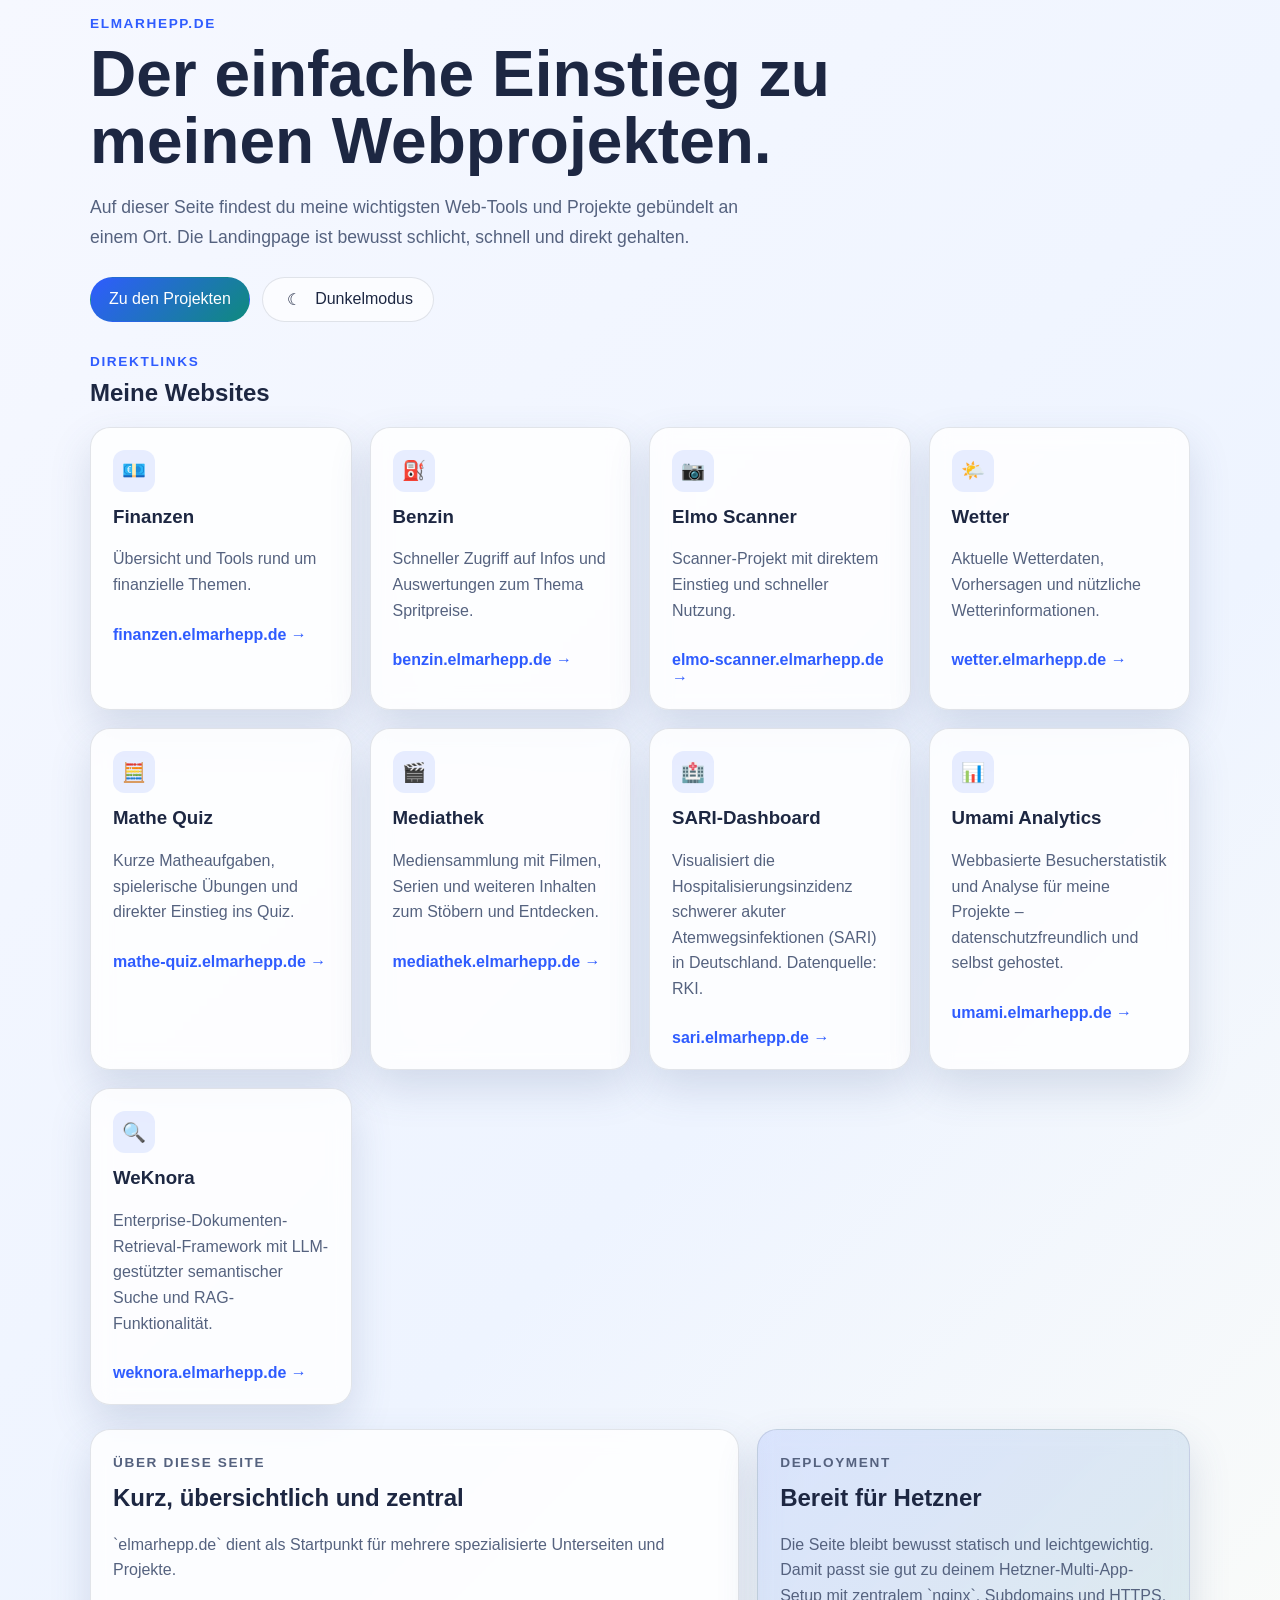
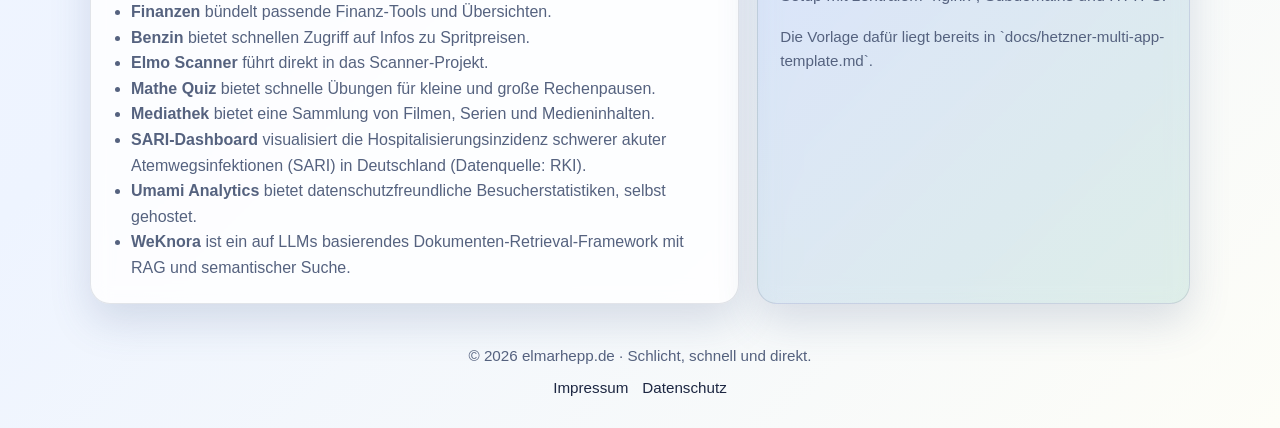
==== index.html @ 69b7e993 "feat: add WeKnora app (weknora.elmarhepp.de)" ====
<!doctype html>
<html lang="de">
  <head>
    <meta charset="UTF-8" />
    <meta name="viewport" content="width=device-width, initial-scale=1.0" />
    <title>elmarhepp.de · Übersicht</title>
    <meta
      name="description"
      content="Zentrale Landingpage von elmarhepp.de mit direkten Links zu Finanzen, Benzin, Wetter, Mathe Quiz, Elmo Scanner, WeKnora und Umami Analytics."
    />
    <script>
      (function () {
        try {
          var storedTheme = localStorage.getItem("elmarhepp-theme");
          var prefersLight =
            window.matchMedia &&
            window.matchMedia("(prefers-color-scheme: light)").matches;

          document.documentElement.dataset.theme =
            storedTheme || (prefersLight ? "light" : "dark");
        } catch (error) {
          document.documentElement.dataset.theme = "dark";
        }
      })();
    </script>
    <script
      defer
      src="https://umami.elmarhepp.de/script.js"
      data-website-id="ada401ea-eddb-4f63-947d-a369bb2b22f2"
    ></script>
    <link rel="icon" href="favicon.svg" type="image/svg+xml" />
    <link rel="stylesheet" href="styles.css" />
  </head>
  <body>
    <div class="page-shell">
      <header class="hero">
        <p class="eyebrow">elmarhepp.de</p>
        <h1>Der einfache Einstieg zu meinen Webprojekten.</h1>
        <p class="hero-text">
          Auf dieser Seite findest du meine wichtigsten Web-Tools und Projekte
          gebündelt an einem Ort. Die Landingpage ist bewusst schlicht, schnell
          und direkt gehalten.
        </p>
        <div class="hero-actions">
          <a class="button primary" href="#projekte">Zu den Projekten</a>
          <button
            class="button secondary theme-toggle"
            type="button"
            data-theme-toggle
            aria-pressed="false"
          >
            <span
              class="theme-toggle-icon"
              data-theme-toggle-icon
              aria-hidden="true"
              >◐</span
            >
            <span data-theme-toggle-label>Theme wechseln</span>
          </button>
        </div>
      </header>

      <main>
        <section id="projekte" class="section">
          <div class="section-heading">
            <p class="eyebrow">Direktlinks</p>
            <h2>Meine Websites</h2>
          </div>

          <div class="cards">
            <a
              class="card"
              href="https://finanzen.elmarhepp.de/"
              target="_blank"
              rel="noreferrer"
            >
              <span class="icon">💶</span>
              <h3>Finanzen</h3>
              <p>Übersicht und Tools rund um finanzielle Themen.</p>
              <span class="card-link">finanzen.elmarhepp.de →</span>
            </a>

            <a
              class="card"
              href="https://benzin.elmarhepp.de/"
              target="_blank"
              rel="noreferrer"
            >
              <span class="icon">⛽</span>
              <h3>Benzin</h3>
              <p>
                Schneller Zugriff auf Infos und Auswertungen zum Thema
                Spritpreise.
              </p>
              <span class="card-link">benzin.elmarhepp.de →</span>
            </a>

            <a
              class="card"
              href="https://elmo-scanner.elmarhepp.de/"
              target="_blank"
              rel="noreferrer"
            >
              <span class="icon">📷</span>
              <h3>Elmo Scanner</h3>
              <p>
                Scanner-Projekt mit direktem Einstieg und schneller Nutzung.
              </p>
              <span class="card-link">elmo-scanner.elmarhepp.de →</span>
            </a>

            <a
              class="card"
              href="https://wetter.elmarhepp.de/"
              target="_blank"
              rel="noreferrer"
            >
              <span class="icon">🌤️</span>
              <h3>Wetter</h3>
              <p>
                Aktuelle Wetterdaten, Vorhersagen und nützliche
                Wetterinformationen.
              </p>
              <span class="card-link">wetter.elmarhepp.de →</span>
            </a>

            <a
              class="card"
              href="https://mathe-quiz.elmarhepp.de/"
              target="_blank"
              rel="noreferrer"
            >
              <span class="icon">🧮</span>
              <h3>Mathe Quiz</h3>
              <p>
                Kurze Matheaufgaben, spielerische Übungen und direkter Einstieg
                ins Quiz.
              </p>
              <span class="card-link">mathe-quiz.elmarhepp.de →</span>
            </a>

            <a
              class="card"
              href="https://mediathek.elmarhepp.de/"
              target="_blank"
              rel="noreferrer"
            >
              <span class="icon">🎬</span>
              <h3>Mediathek</h3>
              <p>
                Mediensammlung mit Filmen, Serien und weiteren Inhalten zum
                Stöbern und Entdecken.
              </p>
              <span class="card-link">mediathek.elmarhepp.de →</span>
            </a>

            <a
              class="card"
              href="https://sari.elmarhepp.de/"
              target="_blank"
              rel="noreferrer"
            >
              <span class="icon">🏥</span>
              <h3>SARI-Dashboard</h3>
              <p>
                Visualisiert die Hospitalisierungsinzidenz schwerer akuter
                Atemwegsinfektionen (SARI) in Deutschland. Datenquelle: RKI.
              </p>
              <span class="card-link">sari.elmarhepp.de →</span>
            </a>

            <a
              class="card"
              href="https://umami.elmarhepp.de/"
              target="_blank"
              rel="noreferrer"
            >
              <span class="icon">📊</span>
              <h3>Umami Analytics</h3>
              <p>
                Webbasierte Besucherstatistik und Analyse für meine Projekte –
                datenschutzfreundlich und selbst gehostet.
              </p>
              <span class="card-link">umami.elmarhepp.de →</span>
            </a>

            <a
              class="card"
              href="https://weknora.elmarhepp.de/"
              target="_blank"
              rel="noreferrer"
            >
              <span class="icon">🔍</span>
              <h3>WeKnora</h3>
              <p>
                Enterprise-Dokumenten-Retrieval-Framework mit LLM-gestützter
                semantischer Suche und RAG-Funktionalität.
              </p>
              <span class="card-link">weknora.elmarhepp.de →</span>
            </a>
          </div>
        </section>

        <section class="section info-grid">
          <div class="info-box">
            <p class="eyebrow">Über diese Seite</p>
            <h2>Kurz, übersichtlich und zentral</h2>
            <p>
              `elmarhepp.de` dient als Startpunkt für mehrere spezialisierte
              Unterseiten und Projekte.
            </p>
            <ul>
              <li>
                <strong>Finanzen</strong> bündelt passende Finanz-Tools und
                Übersichten.
              </li>
              <li>
                <strong>Benzin</strong> bietet schnellen Zugriff auf Infos zu
                Spritpreisen.
              </li>
              <li>
                <strong>Elmo Scanner</strong> führt direkt in das
                Scanner-Projekt.
              </li>
              <li>
                <strong>Mathe Quiz</strong> bietet schnelle Übungen für kleine
                und große Rechenpausen.
              </li>
              <li>
                <strong>Mediathek</strong> bietet eine Sammlung von Filmen,
                Serien und Medieninhalten.
              </li>
              <li>
                <strong>SARI-Dashboard</strong> visualisiert die
                Hospitalisierungsinzidenz schwerer akuter Atemwegsinfektionen
                (SARI) in Deutschland (Datenquelle: RKI).
              </li>
              <li>
                <strong>Umami Analytics</strong> bietet datenschutzfreundliche
                Besucherstatistiken, selbst gehostet.
              </li>
              <li>
                <strong>WeKnora</strong> ist ein auf LLMs basierendes
                Dokumenten-Retrieval-Framework mit RAG und semantischer Suche.
              </li>
            </ul>
          </div>

          <div class="info-box accent">
            <p class="eyebrow">Deployment</p>
            <h2>Bereit für Hetzner</h2>
            <p>
              Die Seite bleibt bewusst statisch und leichtgewichtig. Damit passt
              sie gut zu deinem Hetzner-Multi-App-Setup mit zentralem `nginx`,
              Subdomains und HTTPS.
            </p>
            <p class="small-note">
              Die Vorlage dafür liegt bereits in
              `docs/hetzner-multi-app-template.md`.
            </p>
          </div>
        </section>
      </main>

      <footer class="footer">
        <p>© 2026 elmarhepp.de · Schlicht, schnell und direkt.</p>
        <div class="footer-links">
          <a href="impressum.html">Impressum</a>
          <a href="datenschutz.html">Datenschutz</a>
        </div>
      </footer>
    </div>
    <script src="legal-config.js"></script>
    <script src="app.js" defer></script>
  </body>
</html>
---- styles.css ----
:root {
  color-scheme: dark;
  --bg: #0b1020;
  --bg-soft: #121933;
  --card: rgba(18, 25, 51, 0.85);
  --text: #eef2ff;
  --muted: #b8c1e0;
  --accent: #7c9cff;
  --accent-strong: #9f7cff;
  --border: rgba(255, 255, 255, 0.09);
  --shadow: 0 18px 40px rgba(0, 0, 0, 0.25);
  --bg-glow: rgba(124, 156, 255, 0.2);
  --bg-gradient-start: #0b1020;
  --bg-gradient-mid: #111933;
  --bg-gradient-end: #0d1328;
  --pill-bg: rgba(255, 255, 255, 0.04);
  --button-secondary-bg: rgba(255, 255, 255, 0.03);
  --icon-bg: rgba(124, 156, 255, 0.14);
  --accent-surface-start: rgba(124, 156, 255, 0.16);
  --accent-surface-end: rgba(159, 124, 255, 0.14);
}

:root[data-theme="light"] {
  color-scheme: light;
  --bg: #f3f6ff;
  --bg-soft: #ffffff;
  --card: rgba(255, 255, 255, 0.82);
  --text: #1d2742;
  --muted: #55627f;
  --accent: #2f5cff;
  --accent-strong: #0f8a7d;
  --border: rgba(28, 40, 72, 0.12);
  --shadow: 0 18px 40px rgba(70, 92, 141, 0.18);
  --bg-glow: rgba(47, 92, 255, 0.14);
  --bg-gradient-start: #f6f8ff;
  --bg-gradient-mid: #eef4ff;
  --bg-gradient-end: #fdfdf7;
  --pill-bg: rgba(255, 255, 255, 0.72);
  --button-secondary-bg: rgba(255, 255, 255, 0.64);
  --icon-bg: rgba(47, 92, 255, 0.1);
  --accent-surface-start: rgba(47, 92, 255, 0.12);
  --accent-surface-end: rgba(15, 138, 125, 0.12);
}

* {
  box-sizing: border-box;
}

html {
  scroll-behavior: smooth;
}

body {
  margin: 0;
  font-family: Inter, "Segoe UI", Roboto, Helvetica, Arial, sans-serif;
  background:
    radial-gradient(
      circle at top left,
      var(--bg-glow),
      transparent 0,
      transparent 35%
    ),
    linear-gradient(
      135deg,
      var(--bg-gradient-start),
      var(--bg-gradient-mid) 55%,
      var(--bg-gradient-end)
    );
  color: var(--text);
  transition:
    background 0.25s ease,
    color 0.25s ease;
}

.page-shell {
  width: min(1100px, calc(100% - 32px));
  margin: 0 auto;
  padding: 0 0 32px;
}

.hero {
  padding: 16px 0 8px;
}

.eyebrow {
  margin: 0 0 10px;
  color: var(--accent);
  font-size: 0.85rem;
  font-weight: 700;
  letter-spacing: 0.12em;
  text-transform: uppercase;
}

h1,
h2,
h3 {
  margin-top: 0;
}

h1 {
  font-size: clamp(2.2rem, 5vw, 4rem);
  line-height: 1.05;
  max-width: 760px;
  margin-bottom: 16px;
}

.hero-text {
  max-width: 700px;
  color: var(--muted);
  font-size: 1.1rem;
  line-height: 1.7;
}

.hero-pills {
  display: flex;
  flex-wrap: wrap;
  gap: 10px;
  margin-top: 18px;
}

.pill {
  padding: 6px 12px;
  border: 1px solid var(--border);
  border-radius: 999px;
  background: var(--pill-bg);
  color: var(--muted);
  font-size: 0.92rem;
}

.hero-actions {
  display: flex;
  flex-wrap: wrap;
  gap: 12px;
  margin-top: 24px;
}

.button {
  display: inline-flex;
  align-items: center;
  justify-content: center;
  gap: 10px;
  padding: 12px 18px;
  border: 1px solid transparent;
  border-radius: 999px;
  text-decoration: none;
  font-weight: 600;
  font: inherit;
  cursor: pointer;
  transition:
    transform 0.18s ease,
    opacity 0.18s ease,
    background 0.18s ease,
    border-color 0.18s ease,
    color 0.18s ease;
}

.button:hover,
.card:hover {
  transform: translateY(-2px);
}

.button.primary {
  background: linear-gradient(135deg, var(--accent), var(--accent-strong));
  color: white;
}

.button.secondary {
  border: 1px solid var(--border);
  color: var(--text);
  background: var(--button-secondary-bg);
}

.theme-toggle {
  min-width: 172px;
}

.theme-toggle-icon {
  display: inline-flex;
  width: 1.4rem;
  justify-content: center;
  font-size: 1rem;
}

.section {
  margin-top: 24px;
}

.section-heading {
  margin-bottom: 18px;
}

.cards {
  display: grid;
  grid-template-columns: repeat(auto-fit, minmax(220px, 1fr));
  gap: 18px;
}

.card,
.info-box {
  background: var(--card);
  border: 1px solid var(--border);
  border-radius: 20px;
  padding: 22px;
  box-shadow: var(--shadow);
  backdrop-filter: blur(10px);
}

.card {
  text-decoration: none;
  color: inherit;
  transition:
    transform 0.18s ease,
    border-color 0.18s ease,
    background 0.18s ease;
}

.card:hover {
  border-color: rgba(124, 156, 255, 0.45);
}

.icon {
  display: inline-flex;
  width: 42px;
  height: 42px;
  align-items: center;
  justify-content: center;
  border-radius: 12px;
  background: var(--icon-bg);
  font-size: 1.2rem;
  margin-bottom: 14px;
}

.card p,
.info-box p,
.info-box li,
.contact-card p {
  color: var(--muted);
  line-height: 1.6;
}

.card-link {
  display: inline-block;
  margin-top: 12px;
  color: var(--accent);
  font-weight: 700;
}

.info-grid {
  display: grid;
  grid-template-columns: 1.5fr 1fr;
  gap: 18px;
}

.info-box ul {
  padding-left: 18px;
  margin-bottom: 0;
}

.info-box.accent {
  background: linear-gradient(
    135deg,
    var(--accent-surface-start),
    var(--accent-surface-end)
  );
}

.small-note {
  margin-top: 10px;
  font-size: 0.95rem;
}

.contact-card,
.legal-card {
  background: var(--card);
  border: 1px solid var(--border);
  border-radius: 20px;
  padding: 22px;
  box-shadow: var(--shadow);
  backdrop-filter: blur(10px);
}

.footer-links {
  display: flex;
  flex-wrap: wrap;
  justify-content: center;
  gap: 14px;
  margin-top: 12px;
}

.footer-links a,
.back-link {
  color: var(--text);
  text-decoration: none;
}

.footer-links a:hover,
.back-link:hover {
  color: var(--accent);
}

.button:focus-visible,
.card:focus-visible,
.footer-links a:focus-visible,
.back-link:focus-visible {
  outline: 2px solid var(--accent);
  outline-offset: 3px;
}

.legal-page {
  width: min(800px, calc(100% - 32px));
  margin: 0 auto;
  padding: 32px 0 56px;
}

.footer {
  padding-top: 28px;
  color: var(--muted);
  text-align: center;
  font-size: 0.95rem;
}

@media (max-width: 820px) {
  .info-grid {
    grid-template-columns: 1fr;
  }

  .hero {
    padding-top: 16px;
  }

  .theme-toggle {
    width: 100%;
  }
}
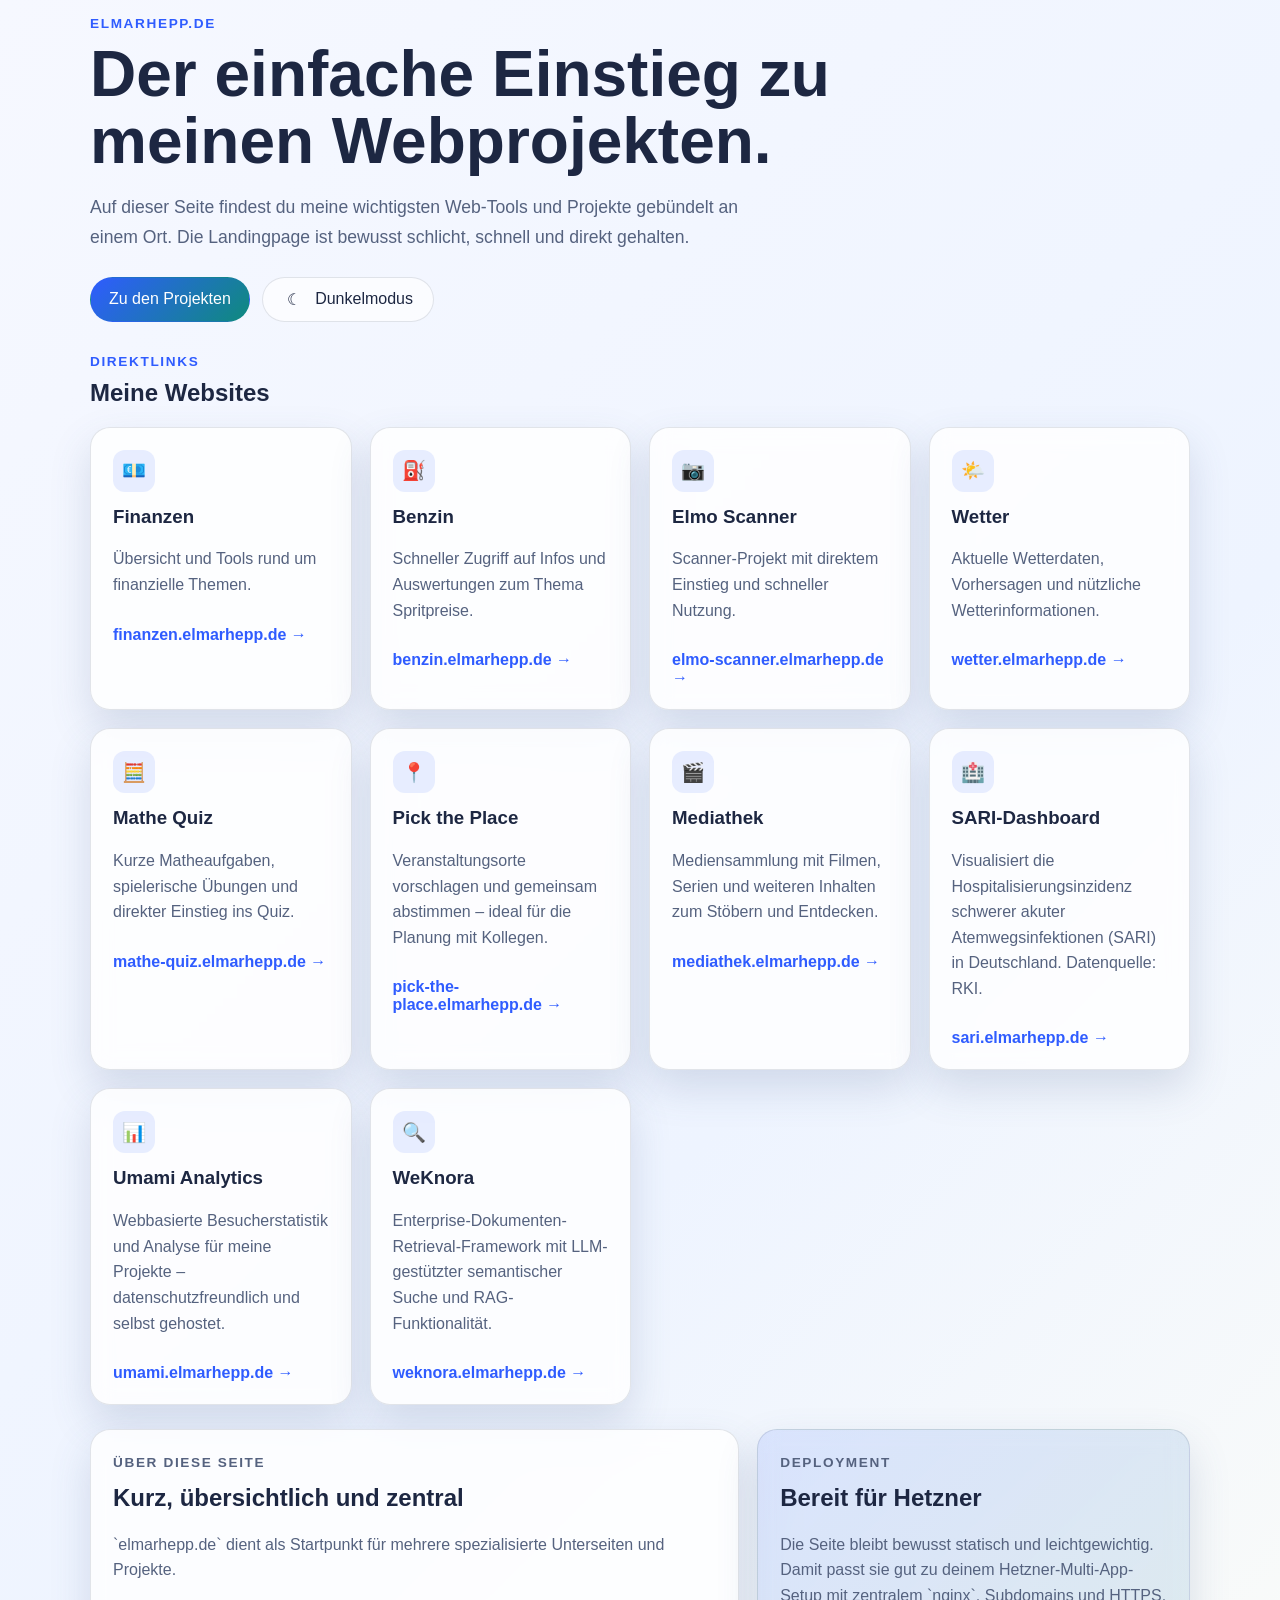
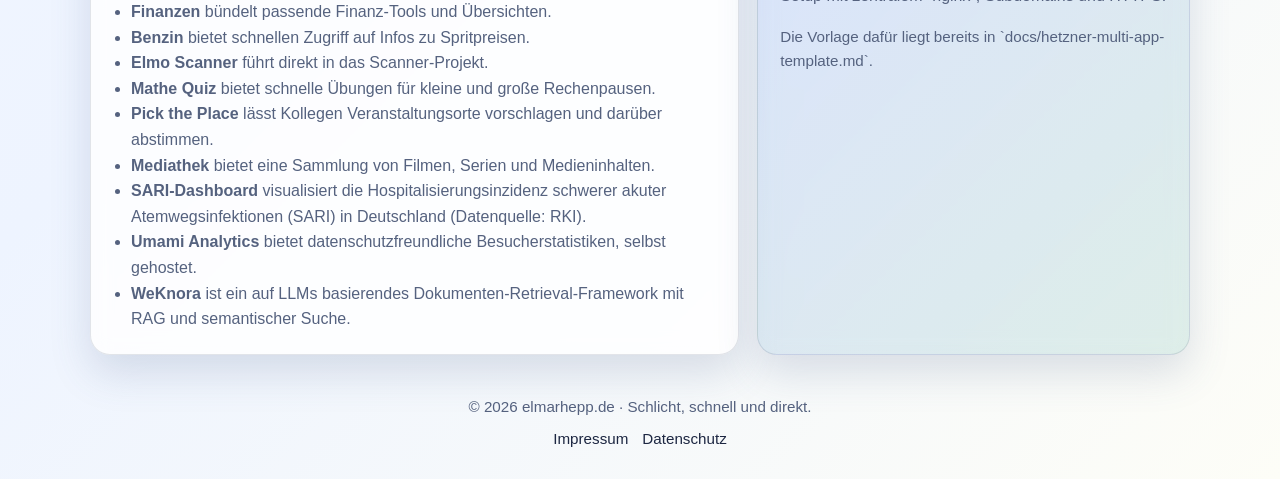
==== commit 0a3628f7: "Homepage um Pick the Place (📍) erweitert" ====
--- a/index.html
+++ b/index.html
@@ -6,7 +6,7 @@
     <title>elmarhepp.de · Übersicht</title>
     <meta
       name="description"
-      content="Zentrale Landingpage von elmarhepp.de mit direkten Links zu Finanzen, Benzin, Wetter, Mathe Quiz, Elmo Scanner, WeKnora und Umami Analytics."
+      content="Zentrale Landingpage von elmarhepp.de mit direkten Links zu Finanzen, Benzin, Wetter, Mathe Quiz, Pick the Place, Elmo Scanner, WeKnora und Umami Analytics."
     />
     <script>
       (function () {
@@ -141,6 +141,21 @@
 
             <a
               class="card"
+              href="https://pick-the-place.elmarhepp.de/"
+              target="_blank"
+              rel="noreferrer"
+            >
+              <span class="icon">📍</span>
+              <h3>Pick the Place</h3>
+              <p>
+                Veranstaltungsorte vorschlagen und gemeinsam abstimmen – ideal
+                für die Planung mit Kollegen.
+              </p>
+              <span class="card-link">pick-the-place.elmarhepp.de →</span>
+            </a>
+
+            <a
+              class="card"
               href="https://mediathek.elmarhepp.de/"
               target="_blank"
               rel="noreferrer"
@@ -225,6 +240,10 @@
               <li>
                 <strong>Mathe Quiz</strong> bietet schnelle Übungen für kleine
                 und große Rechenpausen.
+              </li>
+              <li>
+                <strong>Pick the Place</strong> lässt Kollegen
+                Veranstaltungsorte vorschlagen und darüber abstimmen.
               </li>
               <li>
                 <strong>Mediathek</strong> bietet eine Sammlung von Filmen,
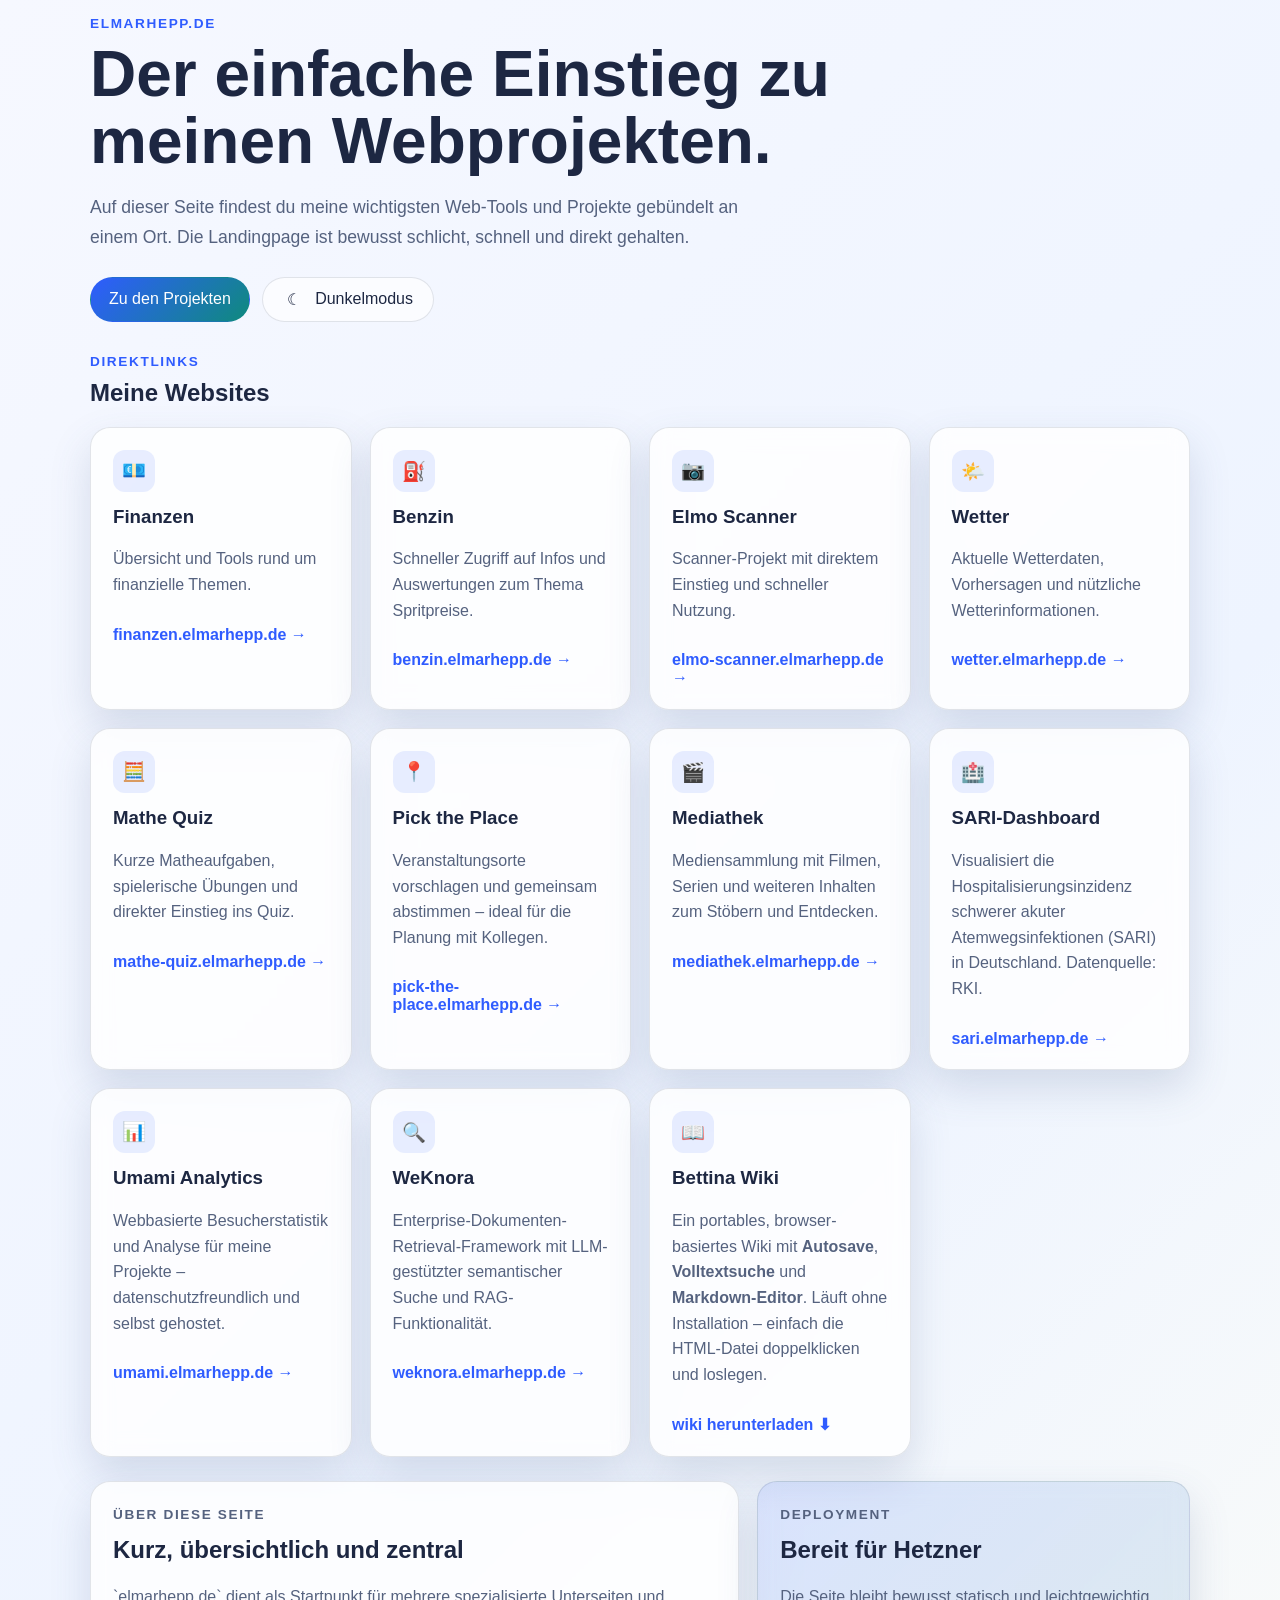
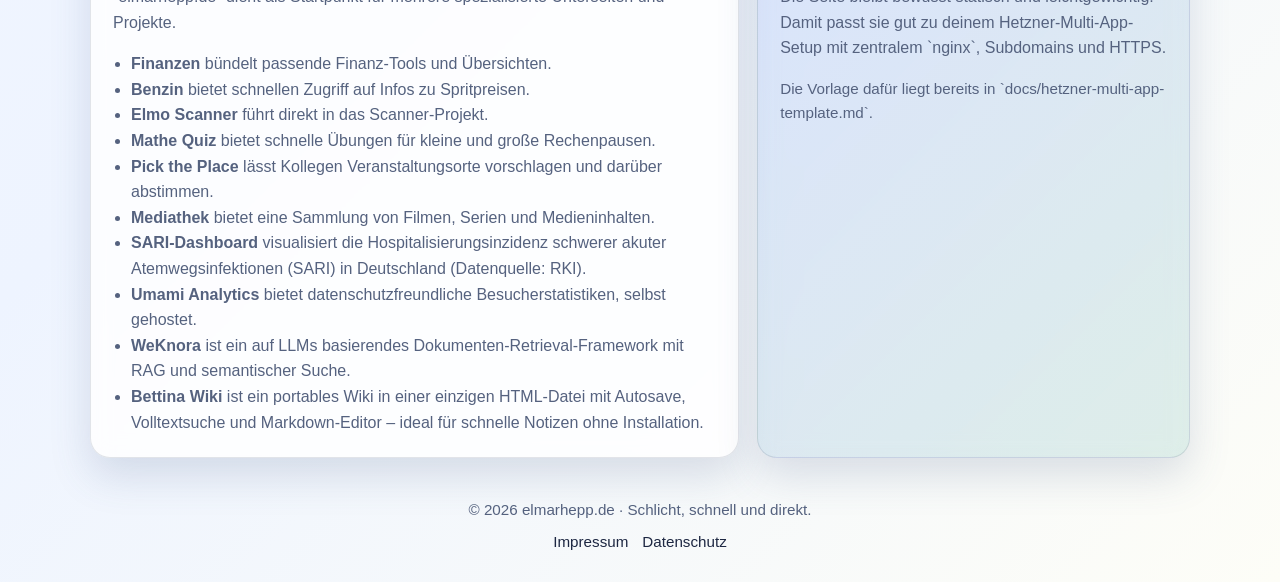
==== commit 259f5a29: "Bettina Wiki hinzugefügt – portables Wiki in einer Datei" ====
--- a/index.html
+++ b/index.html
@@ -213,6 +213,24 @@
               </p>
               <span class="card-link">weknora.elmarhepp.de →</span>
             </a>
+
+            <a
+              class="card"
+              href="bettina-wiki/index.html"
+              download="bettina-wiki.html"
+              target="_blank"
+              rel="noreferrer"
+            >
+              <span class="icon">📖</span>
+              <h3>Bettina Wiki</h3>
+              <p>
+                Ein portables, browser-basiertes Wiki mit
+                <strong>Autosave</strong>, <strong>Volltextsuche</strong> und
+                <strong>Markdown-Editor</strong>. Läuft ohne Installation –
+                einfach die HTML-Datei doppelklicken und loslegen.
+              </p>
+              <span class="card-link">wiki herunterladen ⬇</span>
+            </a>
           </div>
         </section>
 
@@ -261,6 +279,11 @@
               <li>
                 <strong>WeKnora</strong> ist ein auf LLMs basierendes
                 Dokumenten-Retrieval-Framework mit RAG und semantischer Suche.
+              </li>
+              <li>
+                <strong>Bettina Wiki</strong> ist ein portables Wiki in einer
+                einzigen HTML-Datei mit Autosave, Volltextsuche und
+                Markdown-Editor – ideal für schnelle Notizen ohne Installation.
               </li>
             </ul>
           </div>
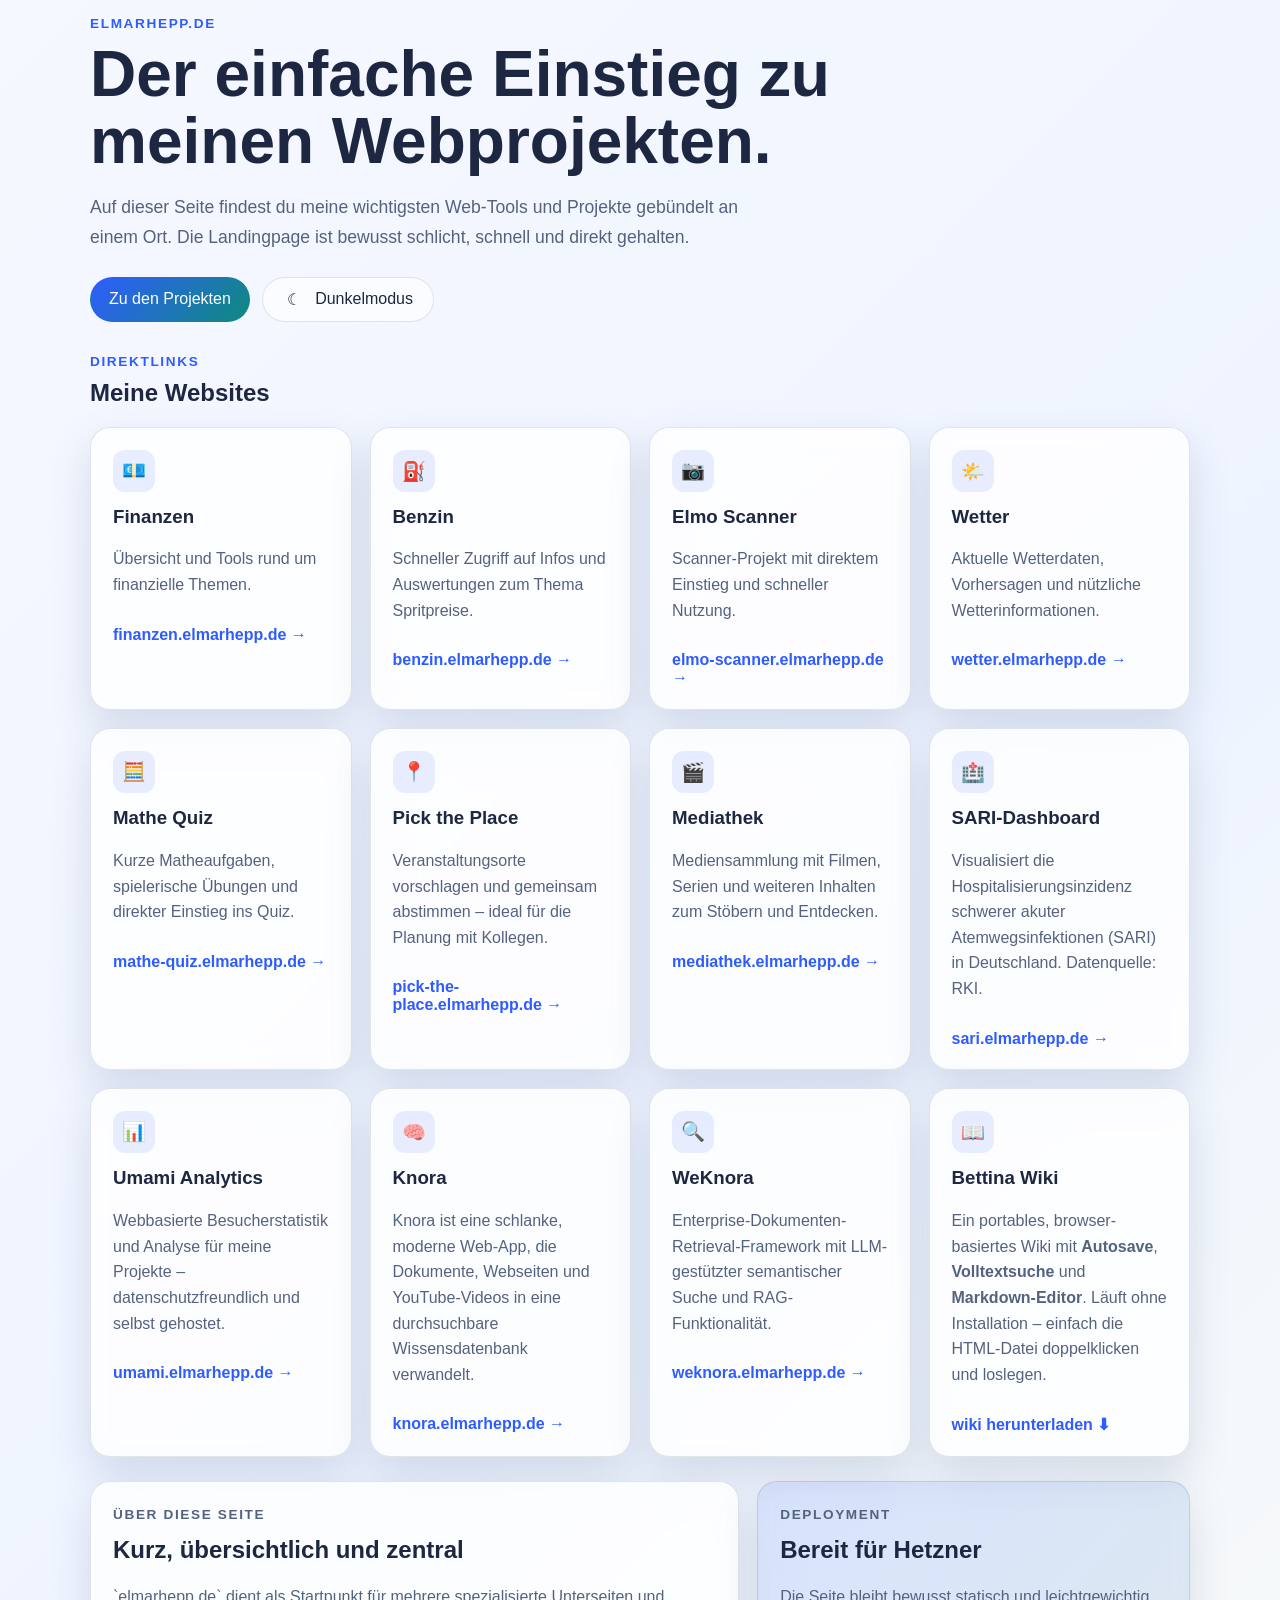
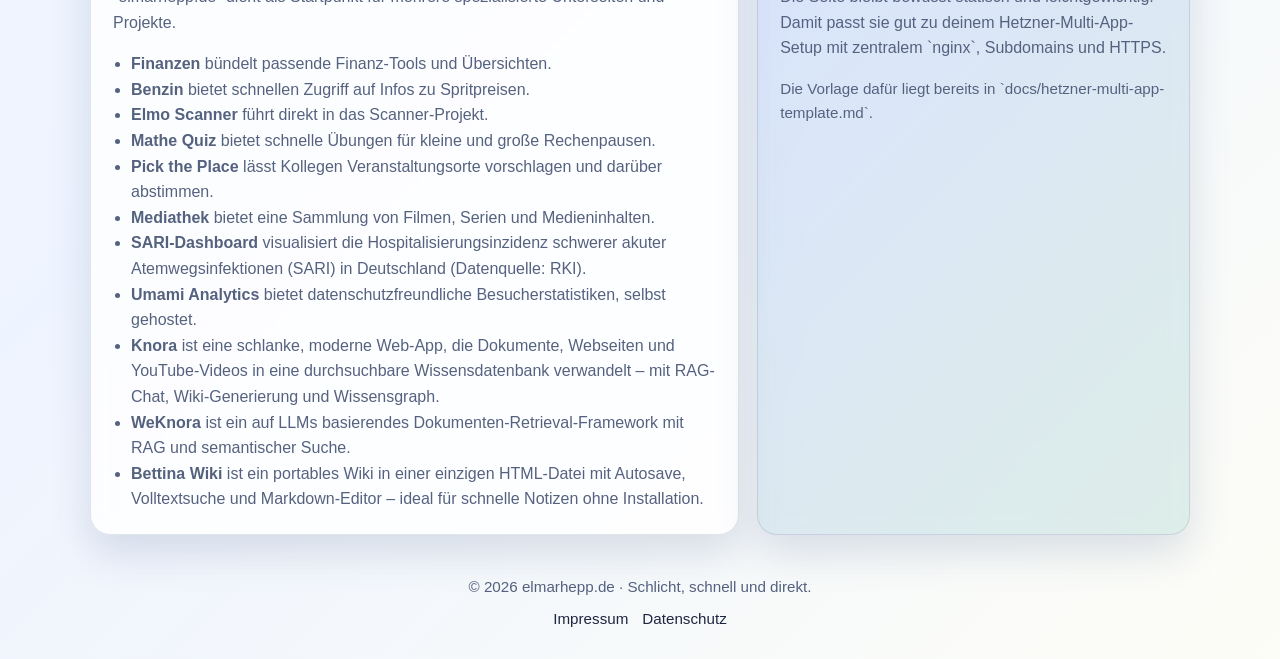
==== commit 48ec4a04: "Neue Link-Card für Knora (knora.elmarhepp.de) hinzugefügt" ====
--- a/index.html
+++ b/index.html
@@ -201,6 +201,22 @@
 
             <a
               class="card"
+              href="https://knora.elmarhepp.de/"
+              target="_blank"
+              rel="noreferrer"
+            >
+              <span class="icon">🧠</span>
+              <h3>Knora</h3>
+              <p>
+                Knora ist eine schlanke, moderne Web-App, die Dokumente,
+                Webseiten und YouTube-Videos in eine durchsuchbare
+                Wissensdatenbank verwandelt.
+              </p>
+              <span class="card-link">knora.elmarhepp.de →</span>
+            </a>
+
+            <a
+              class="card"
               href="https://weknora.elmarhepp.de/"
               target="_blank"
               rel="noreferrer"
@@ -275,6 +291,12 @@
               <li>
                 <strong>Umami Analytics</strong> bietet datenschutzfreundliche
                 Besucherstatistiken, selbst gehostet.
+              </li>
+              <li>
+                <strong>Knora</strong> ist eine schlanke, moderne Web-App, die
+                Dokumente, Webseiten und YouTube-Videos in eine durchsuchbare
+                Wissensdatenbank verwandelt – mit RAG-Chat, Wiki-Generierung
+                und Wissensgraph.
               </li>
               <li>
                 <strong>WeKnora</strong> ist ein auf LLMs basierendes
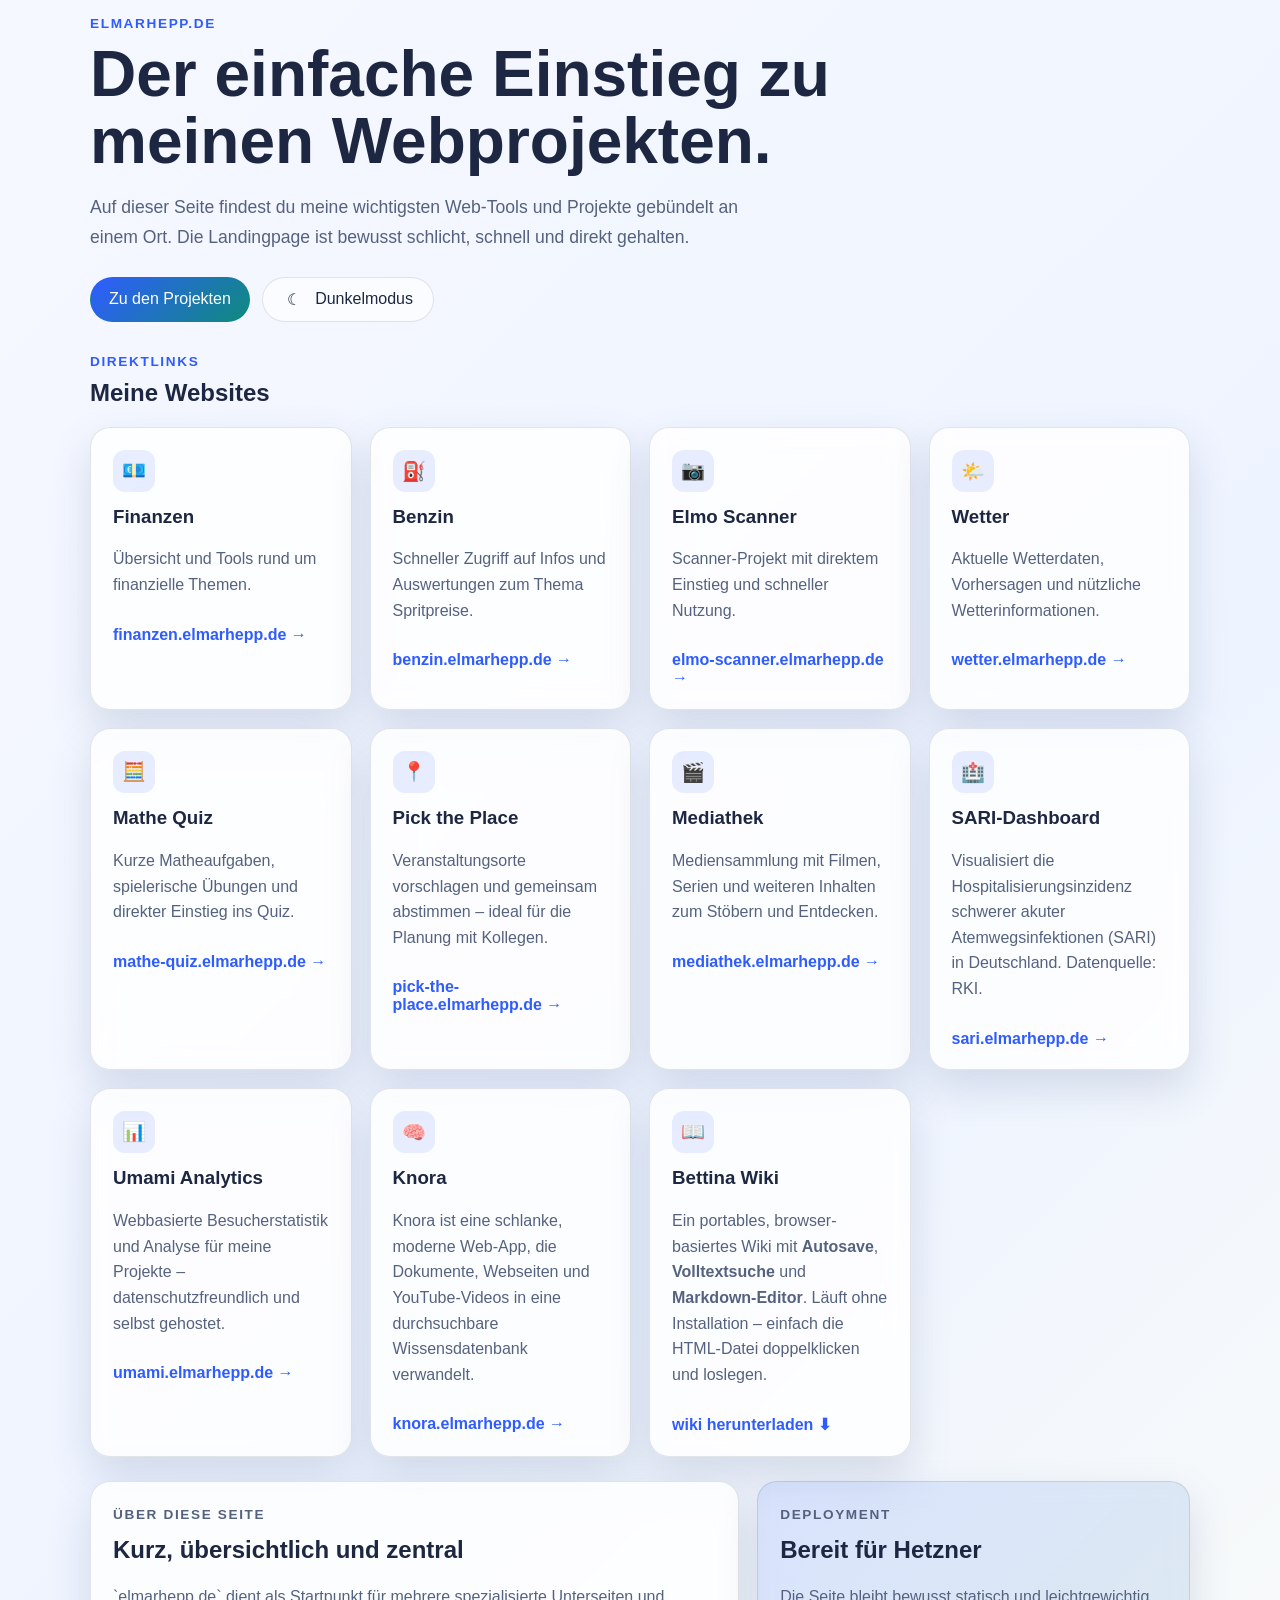
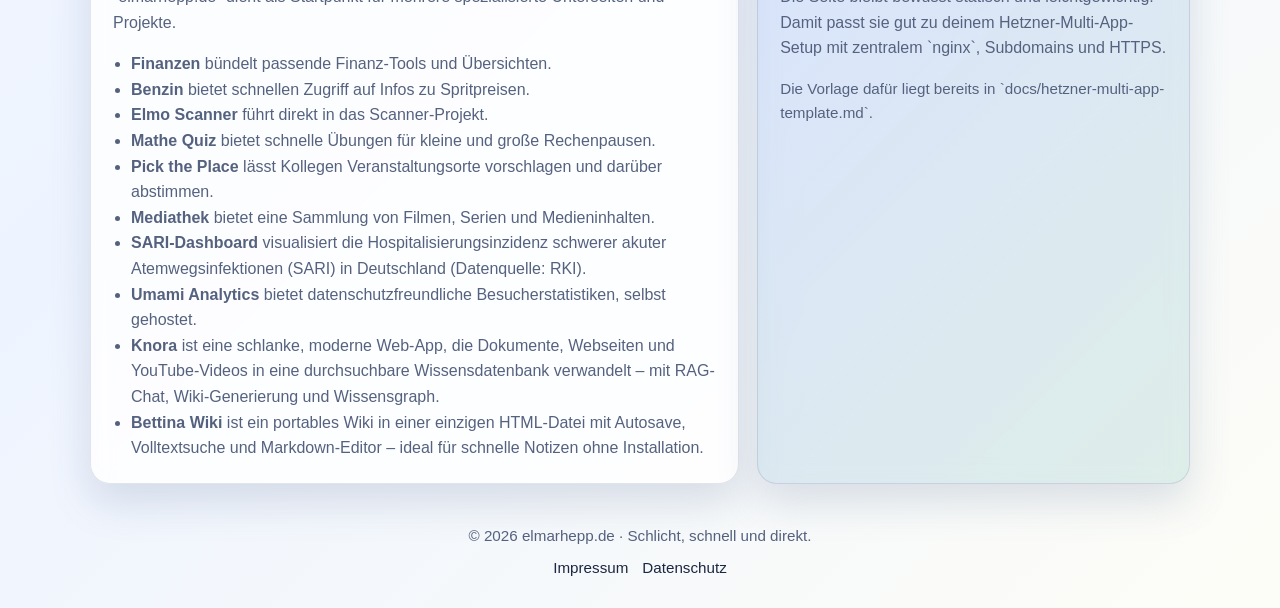
==== commit 0ed9b85e: "chore: WeKnora von Landingpage entfernen (App nicht mehr aktiv)" ====
--- a/index.html
+++ b/index.html
@@ -6,7 +6,7 @@
     <title>elmarhepp.de · Übersicht</title>
     <meta
       name="description"
-      content="Zentrale Landingpage von elmarhepp.de mit direkten Links zu Finanzen, Benzin, Wetter, Mathe Quiz, Pick the Place, Elmo Scanner, WeKnora und Umami Analytics."
+      content="Zentrale Landingpage von elmarhepp.de mit direkten Links zu Finanzen, Benzin, Wetter, Mathe Quiz, Pick the Place, Elmo Scanner und Umami Analytics."
     />
     <script>
       (function () {
@@ -217,21 +217,6 @@
 
             <a
               class="card"
-              href="https://weknora.elmarhepp.de/"
-              target="_blank"
-              rel="noreferrer"
-            >
-              <span class="icon">🔍</span>
-              <h3>WeKnora</h3>
-              <p>
-                Enterprise-Dokumenten-Retrieval-Framework mit LLM-gestützter
-                semantischer Suche und RAG-Funktionalität.
-              </p>
-              <span class="card-link">weknora.elmarhepp.de →</span>
-            </a>
-
-            <a
-              class="card"
               href="bettina-wiki/index.html"
               download="bettina-wiki.html"
               target="_blank"
@@ -295,12 +280,8 @@
               <li>
                 <strong>Knora</strong> ist eine schlanke, moderne Web-App, die
                 Dokumente, Webseiten und YouTube-Videos in eine durchsuchbare
-                Wissensdatenbank verwandelt – mit RAG-Chat, Wiki-Generierung
-                und Wissensgraph.
-              </li>
-              <li>
-                <strong>WeKnora</strong> ist ein auf LLMs basierendes
-                Dokumenten-Retrieval-Framework mit RAG und semantischer Suche.
+                Wissensdatenbank verwandelt – mit RAG-Chat, Wiki-Generierung und
+                Wissensgraph.
               </li>
               <li>
                 <strong>Bettina Wiki</strong> ist ein portables Wiki in einer
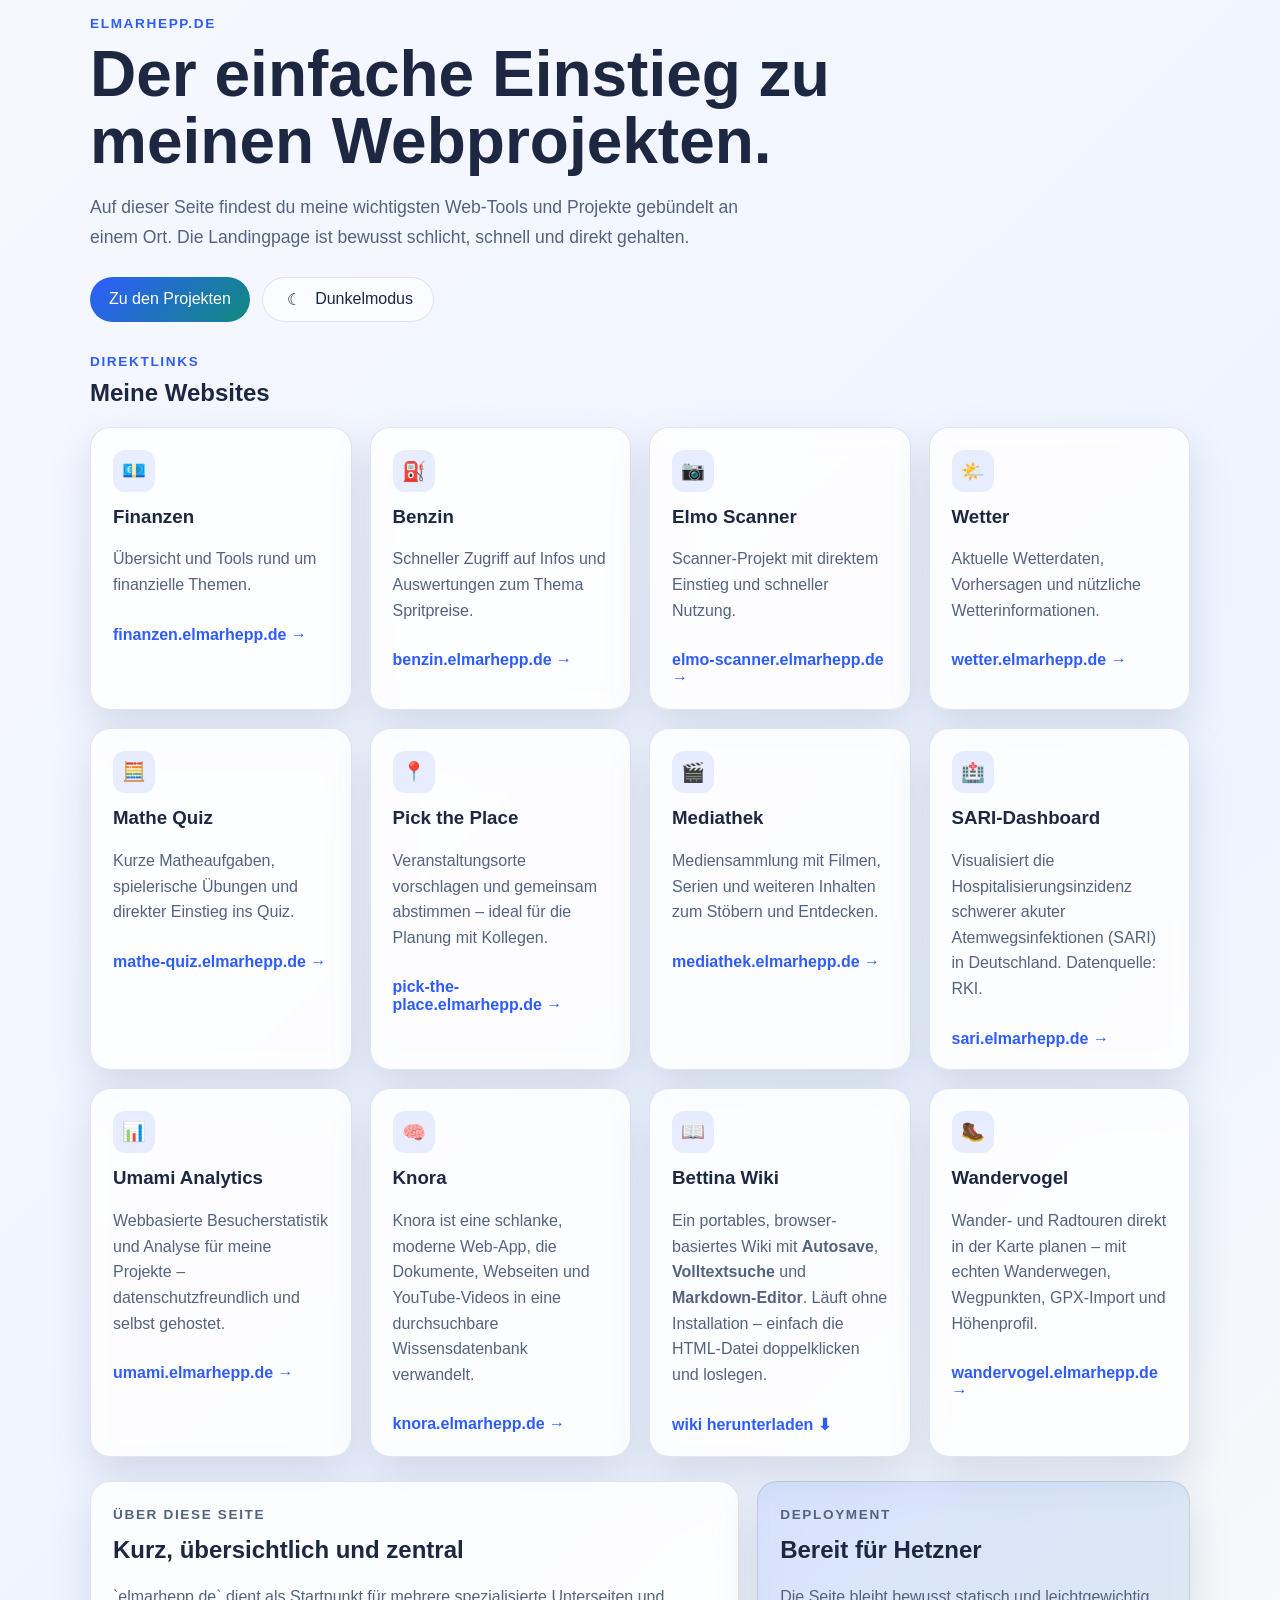
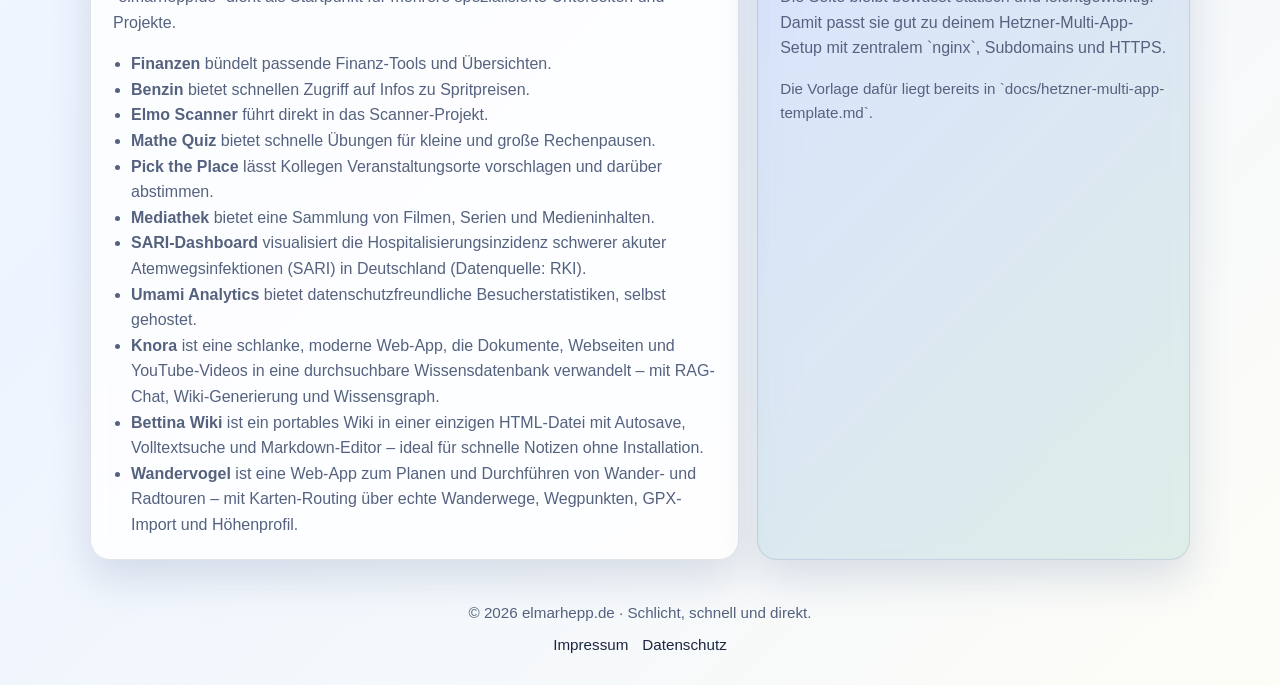
==== commit fc5ea057: "Neue Link-Card für Wandervogel (wandervogel.elmarhepp.de) hinzugefügt – Web-App zum Planen von Wande" ====
--- a/index.html
+++ b/index.html
@@ -6,7 +6,7 @@
     <title>elmarhepp.de · Übersicht</title>
     <meta
       name="description"
-      content="Zentrale Landingpage von elmarhepp.de mit direkten Links zu Finanzen, Benzin, Wetter, Mathe Quiz, Pick the Place, Elmo Scanner und Umami Analytics."
+      content="Zentrale Landingpage von elmarhepp.de mit direkten Links zu Finanzen, Benzin, Wetter, Mathe Quiz, Pick the Place, Elmo Scanner, Umami Analytics und Wandervogel."
     />
     <script>
       (function () {
@@ -232,6 +232,21 @@
               </p>
               <span class="card-link">wiki herunterladen ⬇</span>
             </a>
+
+            <a
+              class="card"
+              href="https://wandervogel.elmarhepp.de/"
+              target="_blank"
+              rel="noreferrer"
+            >
+              <span class="icon">🥾</span>
+              <h3>Wandervogel</h3>
+              <p>
+                Wander- und Radtouren direkt in der Karte planen – mit echten
+                Wanderwegen, Wegpunkten, GPX-Import und Höhenprofil.
+              </p>
+              <span class="card-link">wandervogel.elmarhepp.de →</span>
+            </a>
           </div>
         </section>
 
@@ -287,6 +302,11 @@
                 <strong>Bettina Wiki</strong> ist ein portables Wiki in einer
                 einzigen HTML-Datei mit Autosave, Volltextsuche und
                 Markdown-Editor – ideal für schnelle Notizen ohne Installation.
+              </li>
+              <li>
+                <strong>Wandervogel</strong> ist eine Web-App zum Planen und
+                Durchführen von Wander- und Radtouren – mit Karten-Routing über
+                echte Wanderwege, Wegpunkten, GPX-Import und Höhenprofil.
               </li>
             </ul>
           </div>
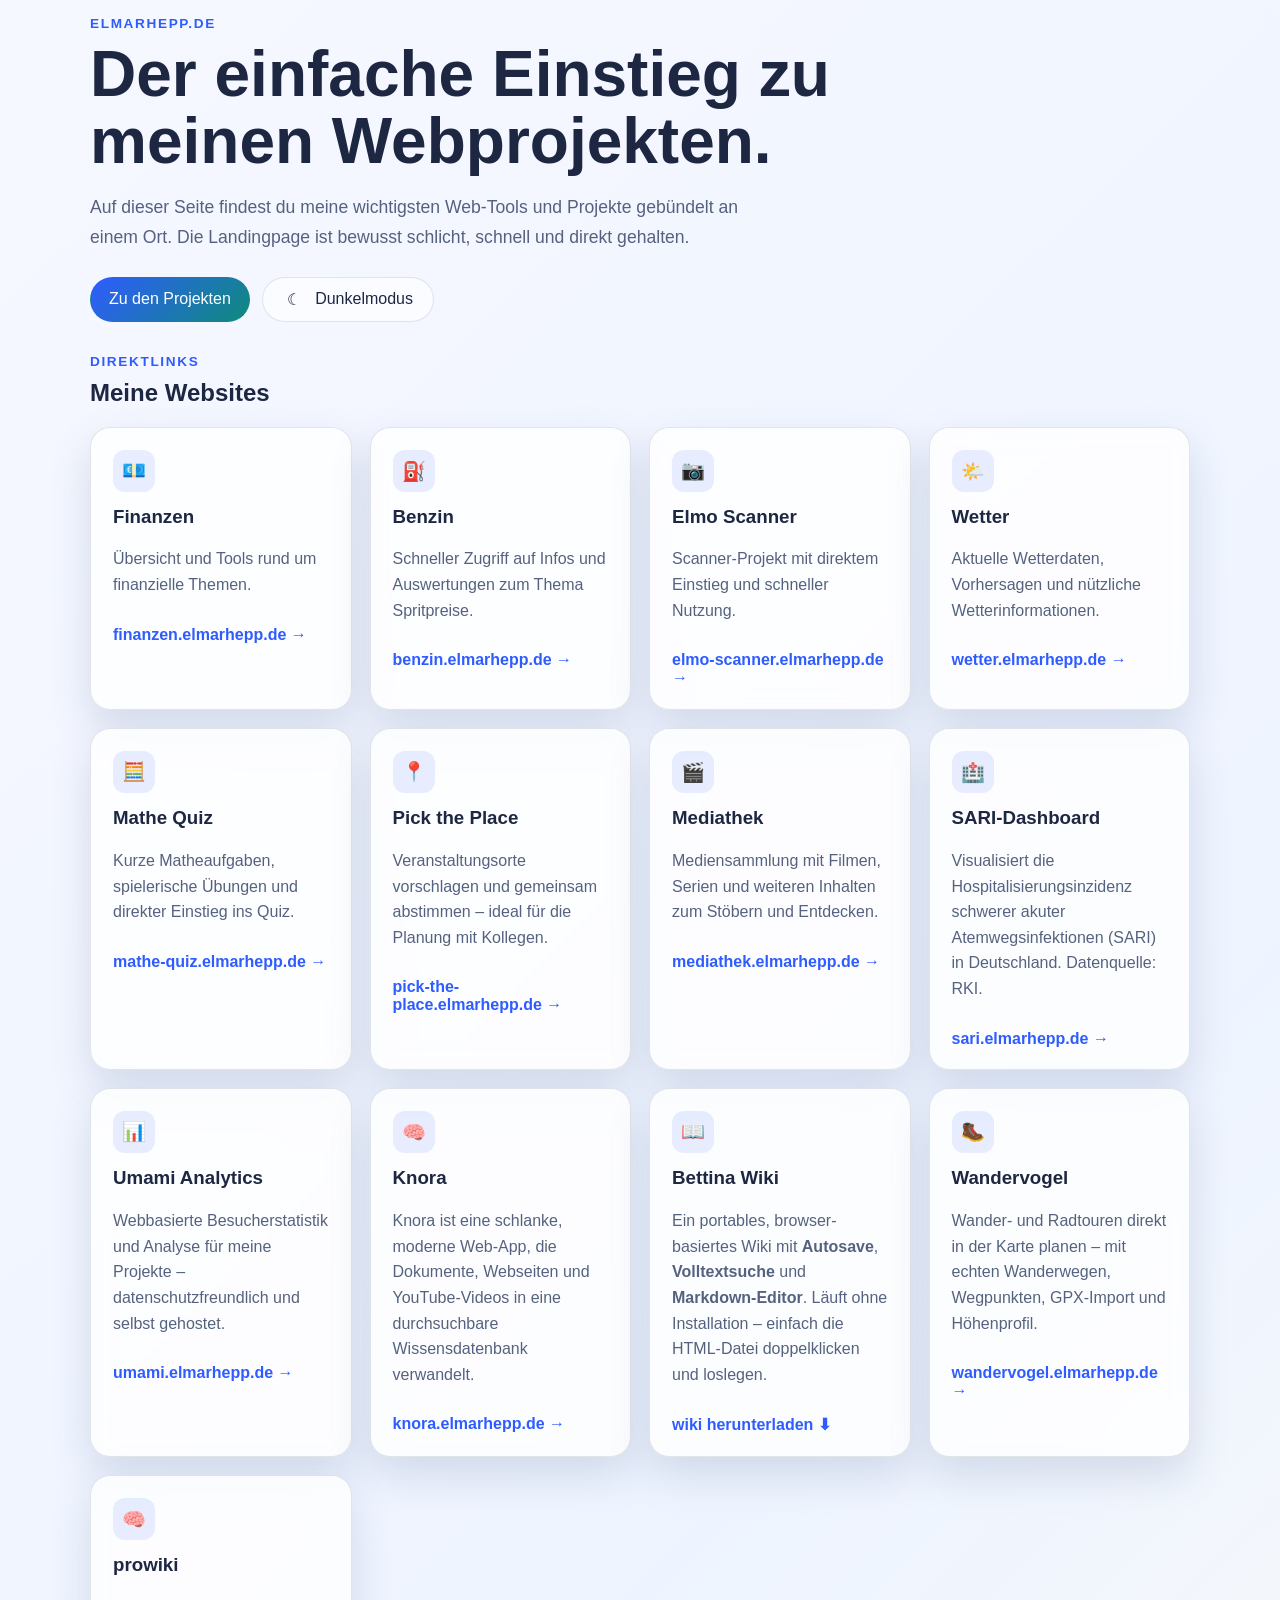
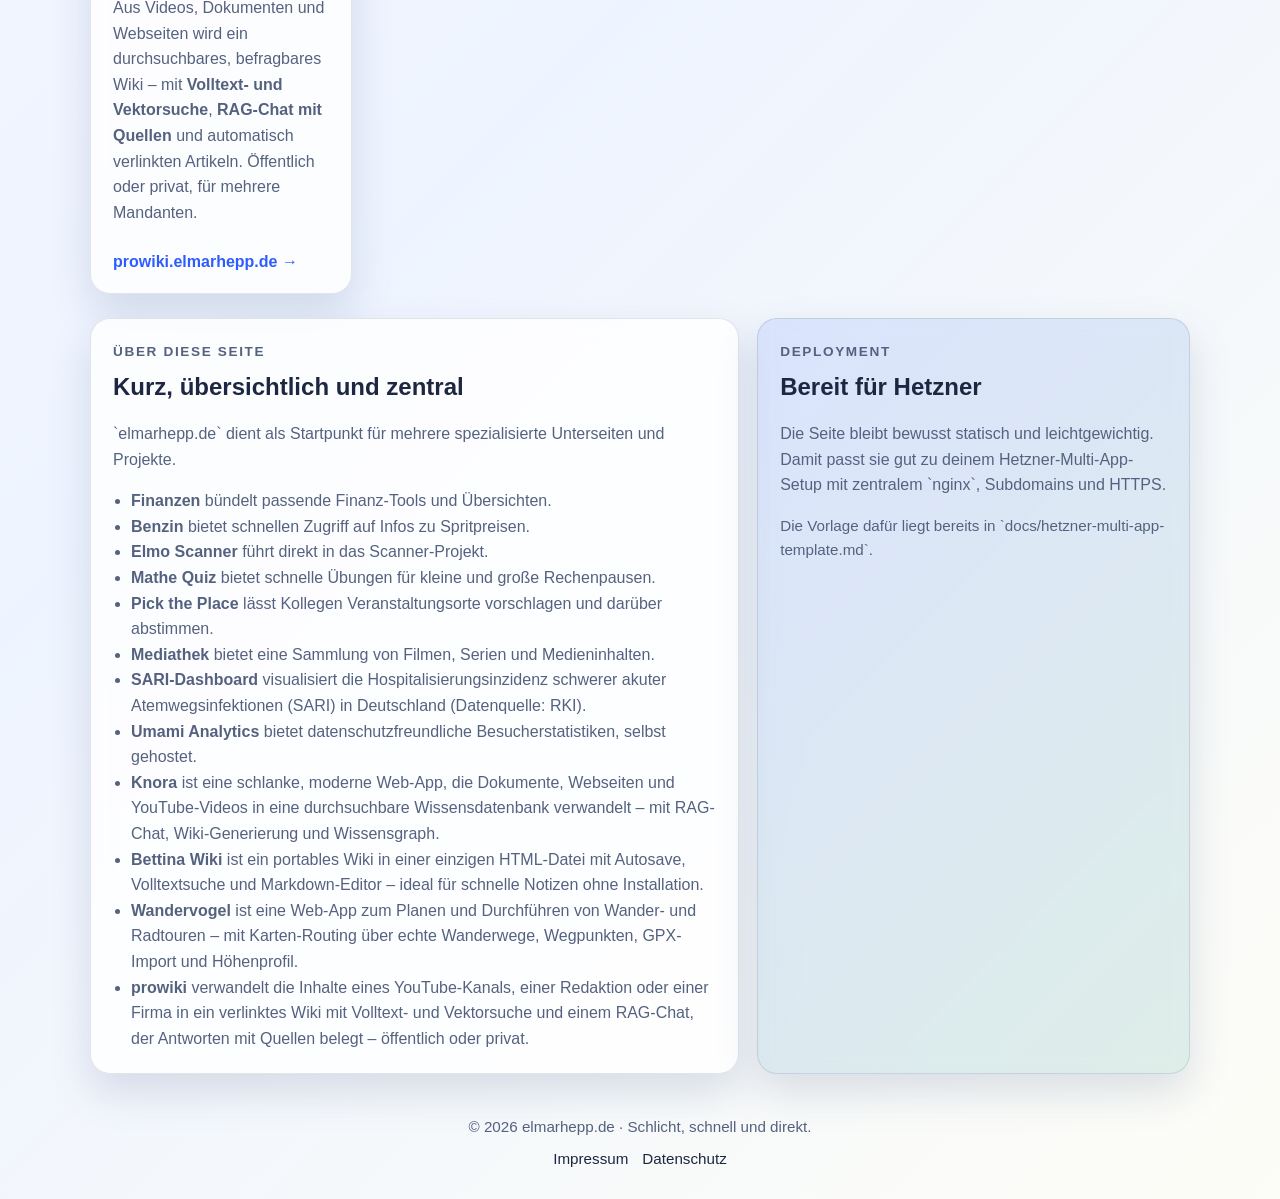
==== commit 52620c9a: "Neue Link-Card für prowiki (prowiki.elmarhepp.de) hinzugefügt prowiki verwandelt Videos, Dokumente u" ====
--- a/index.html
+++ b/index.html
@@ -6,7 +6,7 @@
     <title>elmarhepp.de · Übersicht</title>
     <meta
       name="description"
-      content="Zentrale Landingpage von elmarhepp.de mit direkten Links zu Finanzen, Benzin, Wetter, Mathe Quiz, Pick the Place, Elmo Scanner, Umami Analytics und Wandervogel."
+      content="Zentrale Landingpage von elmarhepp.de mit direkten Links zu Finanzen, Benzin, Wetter, Mathe Quiz, Pick the Place, Elmo Scanner, Umami Analytics, Wandervogel und prowiki."
     />
     <script>
       (function () {
@@ -247,6 +247,23 @@
               </p>
               <span class="card-link">wandervogel.elmarhepp.de →</span>
             </a>
+
+            <a
+              class="card"
+              href="https://prowiki.elmarhepp.de/"
+              target="_blank"
+              rel="noreferrer"
+            >
+              <span class="icon">🧠</span>
+              <h3>prowiki</h3>
+              <p>
+                Aus Videos, Dokumenten und Webseiten wird ein durchsuchbares,
+                befragbares Wiki – mit <strong>Volltext- und Vektorsuche</strong>,
+                <strong>RAG-Chat mit Quellen</strong> und automatisch verlinkten
+                Artikeln. Öffentlich oder privat, für mehrere Mandanten.
+              </p>
+              <span class="card-link">prowiki.elmarhepp.de →</span>
+            </a>
           </div>
         </section>
 
@@ -307,6 +324,12 @@
                 <strong>Wandervogel</strong> ist eine Web-App zum Planen und
                 Durchführen von Wander- und Radtouren – mit Karten-Routing über
                 echte Wanderwege, Wegpunkten, GPX-Import und Höhenprofil.
+              </li>
+              <li>
+                <strong>prowiki</strong> verwandelt die Inhalte eines
+                YouTube-Kanals, einer Redaktion oder einer Firma in ein
+                verlinktes Wiki mit Volltext- und Vektorsuche und einem RAG-Chat,
+                der Antworten mit Quellen belegt – öffentlich oder privat.
               </li>
             </ul>
           </div>
@@ -330,8 +353,8 @@
       <footer class="footer">
         <p>© 2026 elmarhepp.de · Schlicht, schnell und direkt.</p>
         <div class="footer-links">
-          <a href="impressum.html">Impressum</a>
-          <a href="datenschutz.html">Datenschutz</a>
+          <a href="/impressum">Impressum</a>
+          <a href="/datenschutz">Datenschutz</a>
         </div>
       </footer>
     </div>
--- a/styles.css
+++ b/styles.css
@@ -279,6 +279,19 @@
   backdrop-filter: blur(10px);
 }
 
+/* Die Rechtsseiten sind in Abschnitte gegliedert. Die globale Regel setzt
+   h2 auf margin-top: 0 — hier ist der Abstand nach oben aber genau das,
+   was die Abschnitte voneinander trennt. */
+.legal-card h2 {
+  margin-top: 30px;
+  margin-bottom: 8px;
+  font-size: 1.15rem;
+}
+
+.legal-card h2:first-of-type {
+  margin-top: 22px;
+}
+
 .footer-links {
   display: flex;
   flex-wrap: wrap;
